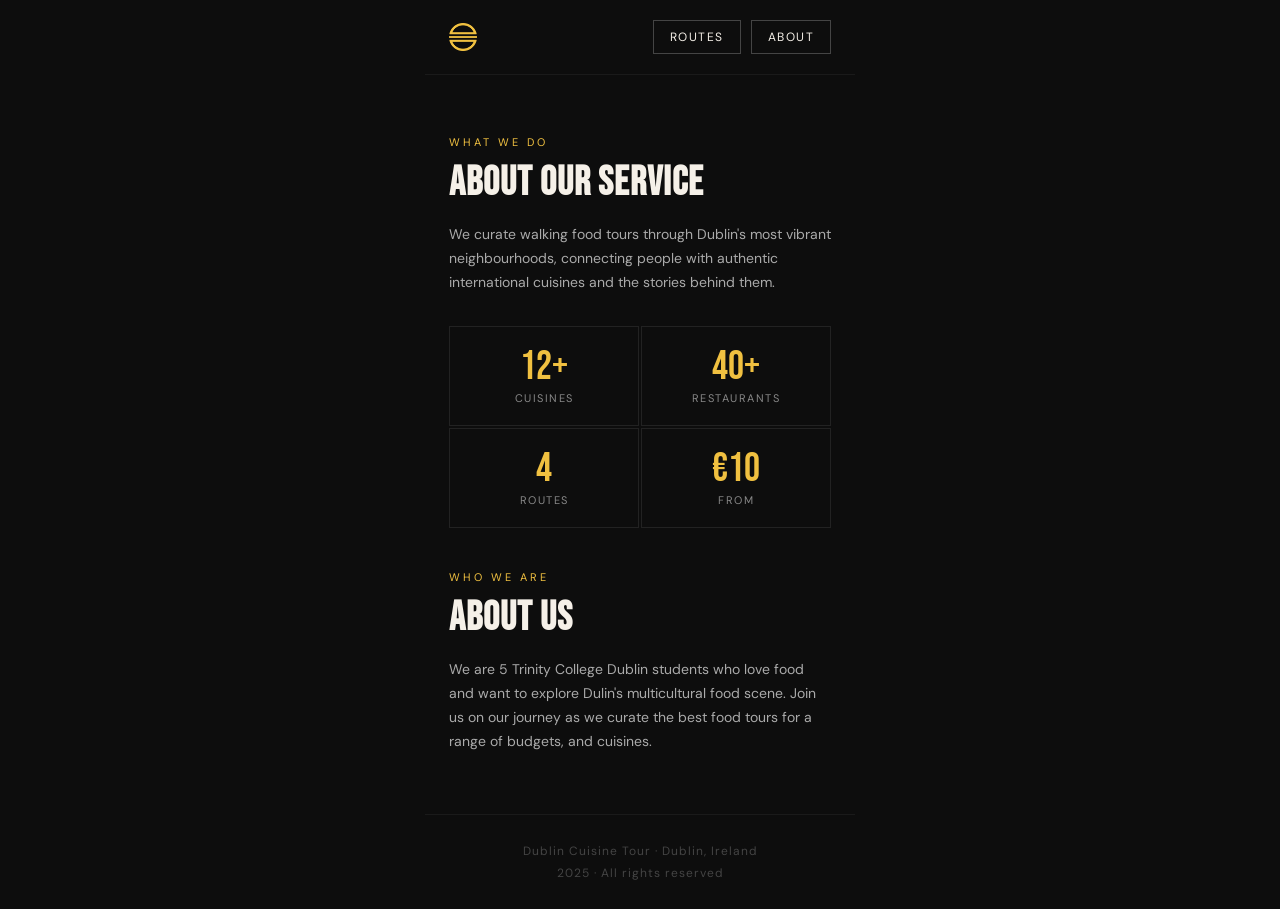
==== about.html @ 292bcfa7 "Merge pull request #3 from SengulC/LogoUpdate Updates to logo asset and logo routing" ====
<!DOCTYPE html>
<html lang="en">
<head>
  <meta charset="UTF-8">
  <meta name="viewport" content="width=device-width, initial-scale=1.0">
  <link rel="icon" type="image/x-icon" href="./images/Logo_Gold.png">
  <title>About · Dublin Cuisine Tour</title>
  <link href="https://fonts.googleapis.com/css2?family=Bebas+Neue&family=DM+Sans:wght@300;400;500&display=swap" rel="stylesheet">
  <link rel="stylesheet" href="style.css">
</head>
<body>

  <nav>
  <a href="index.html" class="site-logo">
    <img src="images/Logo_Gold.png" alt="Dublin Cuisine Tour logo">
  </a>
    <div class="page-navigation">
      <a href="discover.html">Routes</a>
      <a href="about.html">About</a>
    </div>
  </nav>

  <section id="about">
    <p class="neighbourhood-eyebrow">What we do</p>
    <h2>About Our Service</h2>
    <p class="tour-description">We curate walking food tours through Dublin's most vibrant neighbourhoods, connecting people with authentic international cuisines and the stories behind them.</p>

    <!--
      The four figures are chosen to quickly answer the questions
      most visitors have before booking: how varied is it, how many
      places will I visit, how long does it take, and what will it cost me.
      €10 is the floor price (budget routes) experience routes run higher.
    -->
    <div class="tour-facts">
      <div class="tour-fact">
        <span class="fact-figure">12+</span>
        <span class="fact-name">Cuisines</span>
      </div>
      <div class="tour-fact">
        <span class="fact-figure">40+</span>
        <span class="fact-name">Restaurants</span>
      </div>
      <div class="tour-fact">
        <span class="fact-figure">4</span>
        <span class="fact-name">Routes</span>
      </div>
      <div class="tour-fact">
        <span class="fact-figure">€10</span>
        <span class="fact-name">From</span>
      </div>
    </div>
    
    <br> <br>

    <p class="neighbourhood-eyebrow">Who we are</p>
    <h2>About Us</h2>
    <p class="tour-description">We are 5 Trinity College Dublin students who love food and want to explore Dulin's multicultural food scene. Join us on our journey as we curate the best food tours for a range of budgets, and cuisines. </p>
  </section>

  <footer>
    <p>Dublin Cuisine Tour · Dublin, Ireland</p>
    <p>2025 · All rights reserved</p>
  </footer>

</body>
</html>
---- style.css ----
* {
  box-sizing: border-box;
  margin: 0;
  padding: 0;
}

:root {
  --black: #0d0d0d;
  --gold: #f0c040;
  --white: #f5f0e8;
  --muted: #888;
}

body {
  background: var(--black);
  color: var(--white);
  font-family: 'DM Sans', sans-serif;
  /*
    430px caps the layout at a comfortable mobile reading width.
    The site is designed mobile-first as most users will arrive
    from Instagram or Google Maps on their phone, mid-street.
  */
  max-width: 430px;
  margin: 0 auto;
}

nav {
  padding: 20px 24px;
  border-bottom: 1px solid #1a1a1a;
  display: flex;
  justify-content: space-between;
  align-items: center;
}

.site-logo img {
  height: 28px;
  display: block;
}

.page-navigation {
  display: flex;
  gap: 10px;
}

.page-navigation a {
  color: var(--white);
  text-decoration: none;
  font-size: 12px;
  letter-spacing: 1.5px;
  text-transform: uppercase;
  padding: 8px 16px;
  border: 1px solid #444;
}

.page-navigation a:hover {
  border-color: var(--gold);
  color: var(--gold);
}

#landing {
  padding: 80px 24px 60px;
  /*
    min-height pushes the entry actions toward the lower third of the
    screen, which is where thumbs naturally rest on a phone. Users
    shouldn't have to stretch to tap Discover.
  */
  min-height: 90vh;
  display: flex;
  flex-direction: column;
  justify-content: center;
  align-items: center;
}

#landing h1 {
  font-family: 'Bebas Neue', sans-serif;
  font-size: 64px;
  line-height: 0.95;
  color: var(--gold);
  letter-spacing: 2px;
}

.tour-tagline {
  margin-top: 16px;
  font-size: 13px;
  letter-spacing: 2px;
  text-transform: uppercase;
  color: var(--muted);
}

.tour-entry-actions {
  margin-top: 40px;
  display: flex;
  flex-direction: column;
  gap: 12px;
  max-width: 220px;
}

.action-discover,
.action-about {
  display: block;
  text-align: center;
  padding: 13px 24px;
  font-size: 12px;
  font-weight: 500;
  letter-spacing: 2px;
  text-transform: uppercase;
  text-decoration: none;
  border: 1px solid #555;
  color: var(--white);
}

/* Gold fill signals the primary action without needing a label like "recommended" */
.action-discover {
  background: var(--gold);
  border-color: var(--gold);
  color: var(--black);
}

section {
  padding: 60px 24px;
}

/* Slight background shift separates the routes section from landing
   without a hard border which keeps the page feeling like one continuous scroll */
#discover {
  background: #0a0a0a;
}

.neighbourhood-eyebrow {
  font-size: 11px;
  letter-spacing: 3px;
  text-transform: uppercase;
  color: var(--gold);
  margin-bottom: 10px;
}

section h2 {
  font-family: 'Bebas Neue', sans-serif;
  font-size: 40px;
  letter-spacing: 1px;
  margin-bottom: 16px;
}

.tour-description {
  font-size: 14px;
  line-height: 1.7;
  color: #aaa;
}

.walking-routes {
  margin-top: 32px;
  display: flex;
  flex-direction: column;
  gap: 2px;
}

.walking-route {
  border: 1px solid #222;
  padding: 20px;
}

.walking-route:hover {
  border-color: var(--gold);
  background: #111;
}

.route-index {
  font-size: 10px;
  letter-spacing: 2px;
  text-transform: uppercase;
  color: var(--gold);
  margin-bottom: 6px;
}

.walking-route h3 {
  font-family: 'Bebas Neue', sans-serif;
  font-size: 26px;
  letter-spacing: 1px;
  margin-bottom: 8px;
}

.route-details {
  display: flex;
  gap: 14px;
  font-size: 12px;
  color: var(--muted);
}

.tour-facts {
  display: grid;
  grid-template-columns: 1fr 1fr;
  gap: 2px;
  margin-top: 32px;
}

.tour-fact {
  border: 1px solid #222;
  padding: 20px;
  text-align: center;
  display: flex;
  flex-direction: column;
  gap: 4px;
}

.fact-figure {
  font-family: 'Bebas Neue', sans-serif;
  font-size: 40px;
  color: var(--gold);
  line-height: 1;
}

.fact-name {
  font-size: 11px;
  letter-spacing: 1.5px;
  text-transform: uppercase;
  color: var(--muted);
}

footer {
  border-top: 1px solid #1a1a1a;
  padding: 28px 24px;
  text-align: center;
  display: flex;
  flex-direction: column;
  gap: 6px;
}

footer p {
  font-size: 12px;
  color: #444;
  letter-spacing: 1px;
}

/* Route detail page — stop-by-stop breakdown.
   Mirrors the walking-route card pattern from discover.html
   so the visual language stays consistent across pages. */

.walking-stops {
  margin-top: 32px;
  display: flex;
  flex-direction: column;
  gap: 2px;
}

.walking-stop {
  border: 1px solid #222;
  padding: 20px;
}

.walking-stop:hover {
  border-color: var(--gold);
  background: #111;
}

.stop-index {
  font-size: 10px;
  letter-spacing: 2px;
  text-transform: uppercase;
  color: var(--gold);
  margin-bottom: 6px;
}

.walking-stop h3 {
  font-family: 'Bebas Neue', sans-serif;
  font-size: 26px;
  letter-spacing: 1px;
  margin-bottom: 8px;
}

.stop-details {
  display: flex;
  gap: 14px;
  font-size: 12px;
  color: var(--muted);
}

/* discover.html: route cards are now <a> tags so they need
   to shed default anchor styling while keeping the card look */
a.walking-route {
  display: block;
  color: inherit;
  text-decoration: none;
}

/* route.html: map height */
#map { height: 360px; }
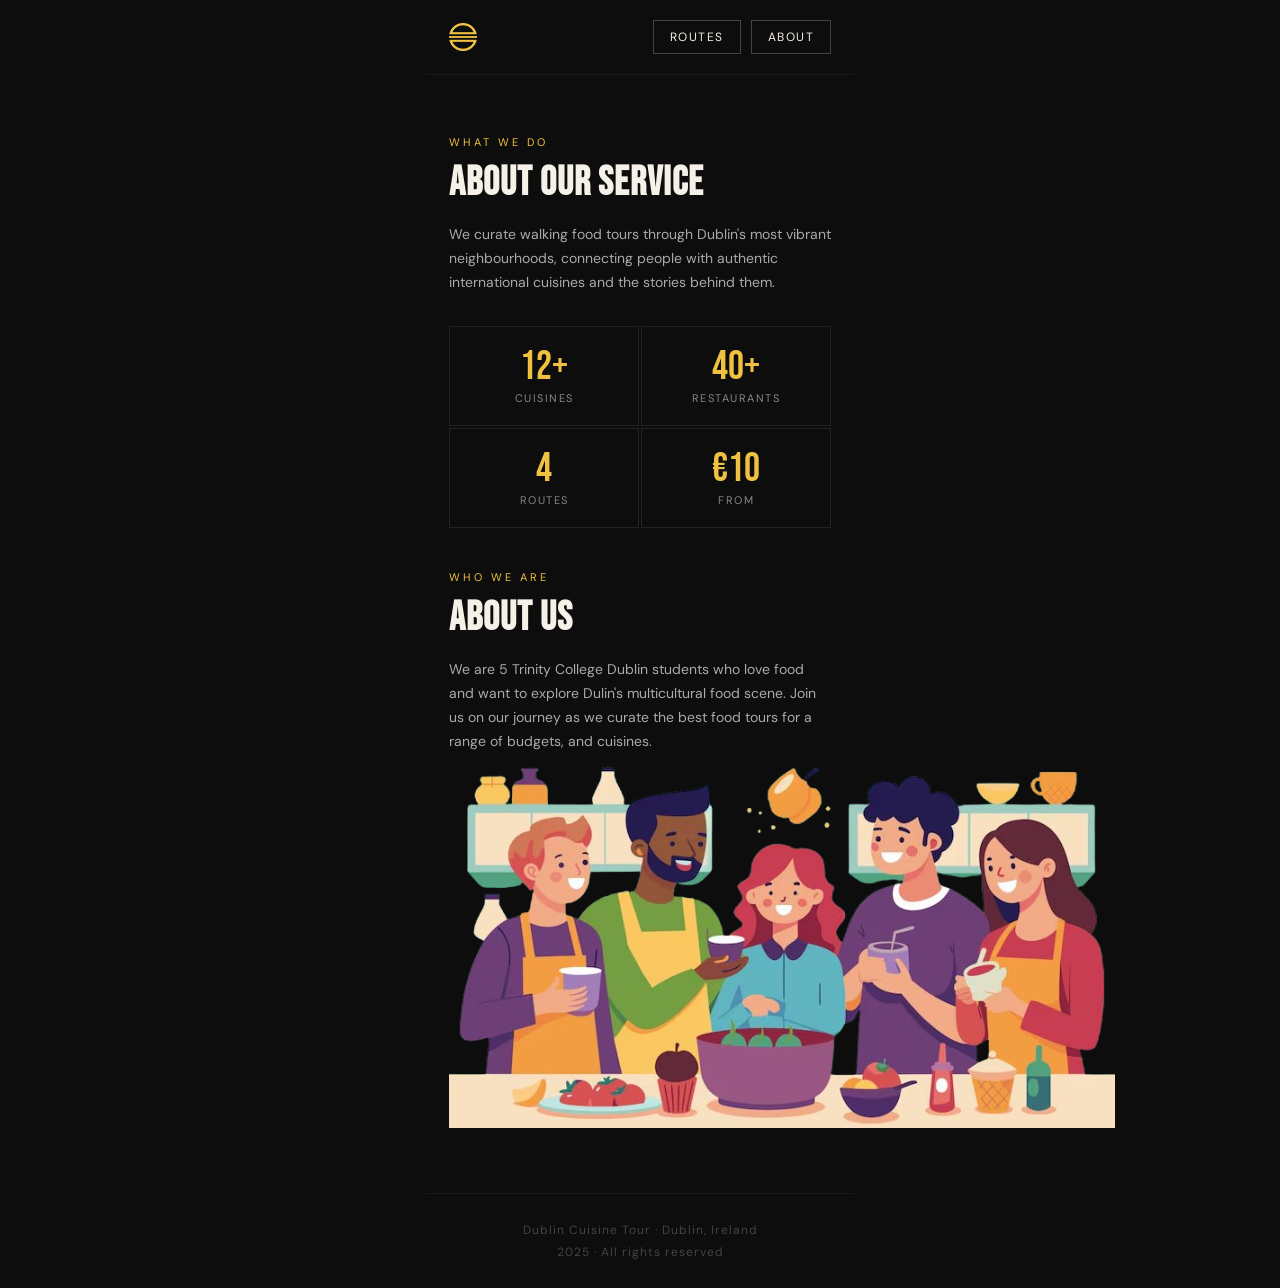
==== commit e88dadf6: "Merge branch 'main' into dev-sengul" ====
--- a/about.html
+++ b/about.html
@@ -55,6 +55,7 @@
     <p class="neighbourhood-eyebrow">Who we are</p>
     <h2>About Us</h2>
     <p class="tour-description">We are 5 Trinity College Dublin students who love food and want to explore Dulin's multicultural food scene. Join us on our journey as we curate the best food tours for a range of budgets, and cuisines. </p>
+    <img src="images/5_people_eating_nobackground.png" alt="Five friends eating together" class="about-image">
   </section>
 
   <footer>
@@ -65,3 +66,4 @@
 </body>
 </html>
 
+
--- a/style.css
+++ b/style.css
@@ -59,16 +59,29 @@
 
 #landing {
   padding: 80px 24px 60px;
-  /*
-    min-height pushes the entry actions toward the lower third of the
-    screen, which is where thumbs naturally rest on a phone. Users
-    shouldn't have to stretch to tap Discover.
-  */
   min-height: 90vh;
   display: flex;
   flex-direction: column;
   justify-content: center;
   align-items: center;
+  position: relative;
+  overflow: hidden;
+}
+
+.landing-bg {
+  position: absolute;
+  inset: 0;
+  background-size: cover;
+  background-position: center;
+  filter: blur(4px) brightness(0.35);
+  transform: scale(1.05);
+  z-index: 0;
+}
+
+/* Ensure all direct children of #landing sit above the background */
+#landing > *:not(.landing-bg) {
+  position: relative;
+  z-index: 1;
 }
 
 #landing h1 {
@@ -79,7 +92,7 @@
   letter-spacing: 2px;
 }
 
-.tour-tagline {
+#landing .tour-tagline {
   margin-top: 16px;
   font-size: 13px;
   letter-spacing: 2px;
@@ -235,7 +248,7 @@
    Mirrors the walking-route card pattern from discover.html
    so the visual language stays consistent across pages. */
 
-.walking-stops {
+#walking-stops {
   margin-top: 32px;
   display: flex;
   flex-direction: column;
@@ -282,5 +295,11 @@
   text-decoration: none;
 }
 
+/* MAP STUFF */
 /* route.html: map height */
-#map { height: 360px; }+#map { height: 540px; }
+
+.map-marker-popup {
+  text-align: center;
+  color: black;
+}
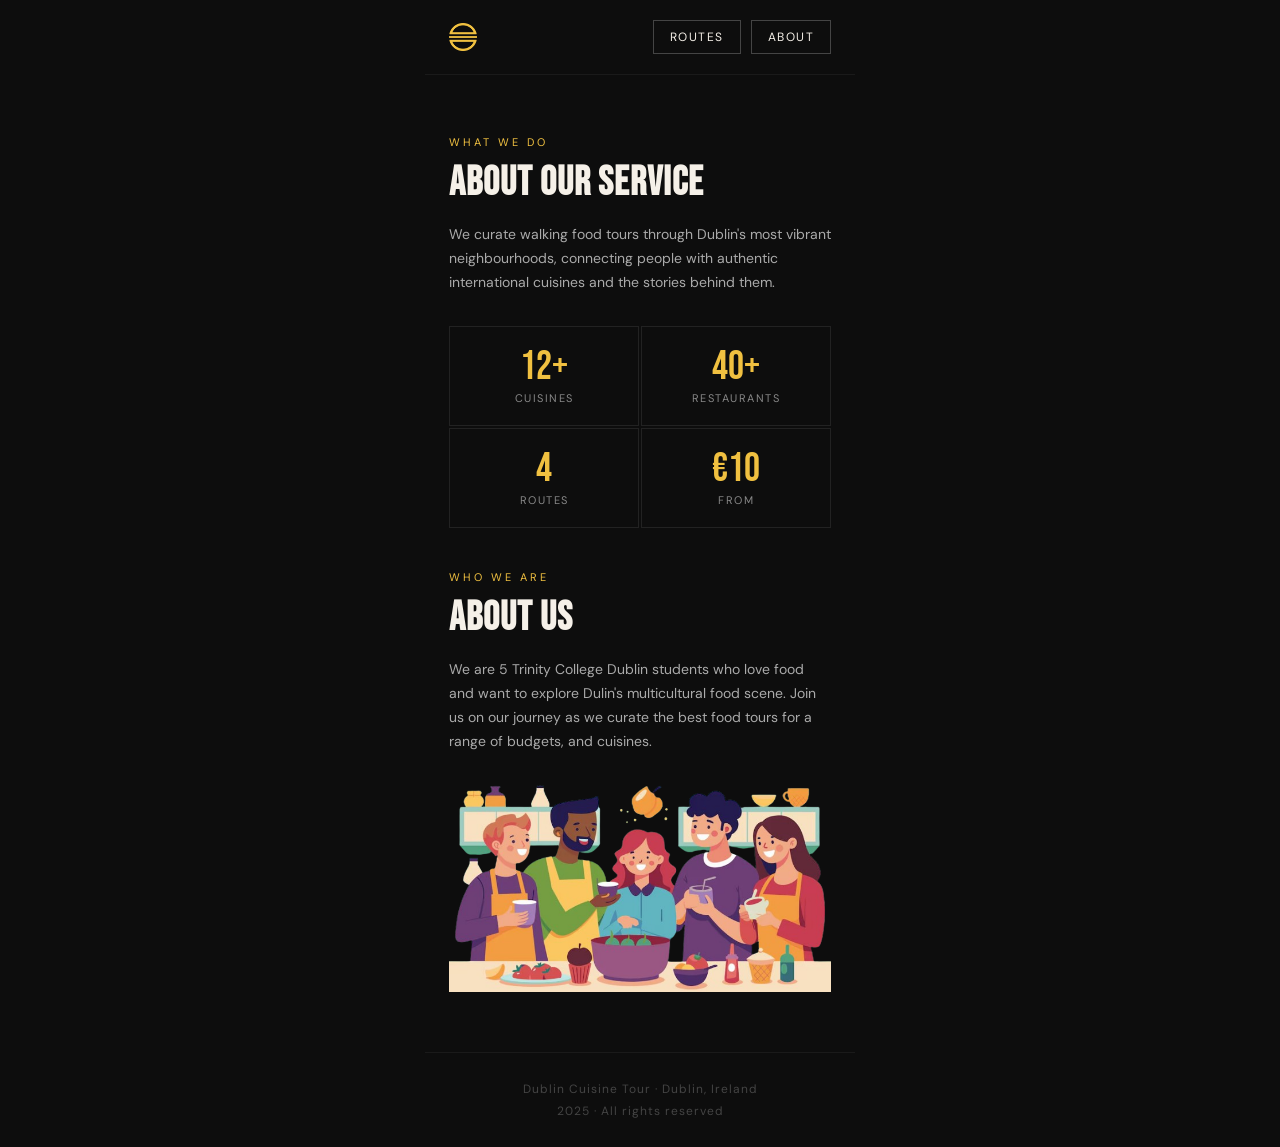
==== commit ff9057eb: "Merge branch 'main' into dev-kabir" ====
--- a/about.html
+++ b/about.html
@@ -1,17 +1,20 @@
 <!DOCTYPE html>
 <html lang="en">
+
 <head>
   <meta charset="UTF-8">
-  <meta name="viewport" content="width=device-width, initial-scale=1.0">
+  <meta name="viewport" content="width=device-width,initial-scale=1.0">
   <link rel="icon" type="image/x-icon" href="./images/Logo_Gold.png">
   <title>About · Dublin Cuisine Tour</title>
-  <link href="https://fonts.googleapis.com/css2?family=Bebas+Neue&family=DM+Sans:wght@300;400;500&display=swap" rel="stylesheet">
+  <link href="https://fonts.googleapis.com/css2?family=Bebas+Neue&family=DM+Sans:wght@300;400;500&display=swap"
+    rel="stylesheet">
   <link rel="stylesheet" href="style.css">
 </head>
+
 <body>
 
   <nav>
-  <a href="index.html" class="site-logo">
+  <a href="homepage.html" class="site-logo">
     <img src="images/Logo_Gold.png" alt="Dublin Cuisine Tour logo">
   </a>
     <div class="page-navigation">
@@ -57,13 +60,10 @@
     <p class="tour-description">We are 5 Trinity College Dublin students who love food and want to explore Dulin's multicultural food scene. Join us on our journey as we curate the best food tours for a range of budgets, and cuisines. </p>
     <img src="images/5_people_eating_nobackground.png" alt="Five friends eating together" class="about-image">
   </section>
-
   <footer>
     <p>Dublin Cuisine Tour · Dublin, Ireland</p>
     <p>2025 · All rights reserved</p>
   </footer>
+</body>
 
-</body>
 </html>
-
-
--- a/style.css
+++ b/style.css
@@ -295,6 +295,98 @@
   text-decoration: none;
 }
 
+/* About Page Specific Styles */
+.hero {
+  padding: 60px 24px 20px;
+  text-align: center;
+}
+
+.hero h1 {
+  font-family: 'Bebas Neue', sans-serif;
+  font-size: 56px;
+  color: var(--gold);
+  line-height: 1;
+  margin-bottom: 16px;
+  letter-spacing: 1px;
+}
+
+.hero p {
+  color: #aaa;
+  font-size: 15px;
+  line-height: 1.6;
+  max-width: 90%;
+  margin: 0 auto;
+}
+
+.missionbox {
+  background: #111;
+  border: 1px solid #222;
+  margin: 24px;
+  padding: 32px 24px;
+  text-align: center;
+  border-radius: 8px;
+}
+
+.missionbox h2 {
+  font-size: 28px;
+}
+
+.statswrapper {
+  display: flex;
+  flex-wrap: wrap;
+  gap: 12px;
+  padding: 0 24px;
+  margin-top: 10px;
+}
+
+.factbox {
+  flex: 1 1 calc(50% - 6px);
+  background: #0a0a0a;
+  border-left: 3px solid var(--gold);
+  padding: 20px 16px;
+  display: flex;
+  flex-direction: column;
+  justify-content: center;
+  border-radius: 8px;
+}
+
+.factbox .fact-figure {
+  font-size: 32px;
+  margin-bottom: 4px;
+}
+
+.factbox .fact-name {
+  color: #777;
+}
+
+.teambox {
+  padding: 60px 24px;
+}
+
+.teamboxinner {
+  border: 1px solid #333;
+  padding: 24px;
+  position: relative;
+  overflow: hidden;
+  border-radius: 8px;
+}
+
+.teamboxinner::before {
+  content: "";
+  position: absolute;
+  top: 0;
+  left: 0;
+  width: 100%;
+  height: 4px;
+  background: var(--gold);
+}
+.about-image {
+  width: 100%;
+  height: auto;
+  margin-top: 24px;
+  display: block;
+}
+
 /* MAP STUFF */
 /* route.html: map height */
 #map { height: 540px; }
@@ -302,4 +394,4 @@
 .map-marker-popup {
   text-align: center;
   color: black;
-}+}
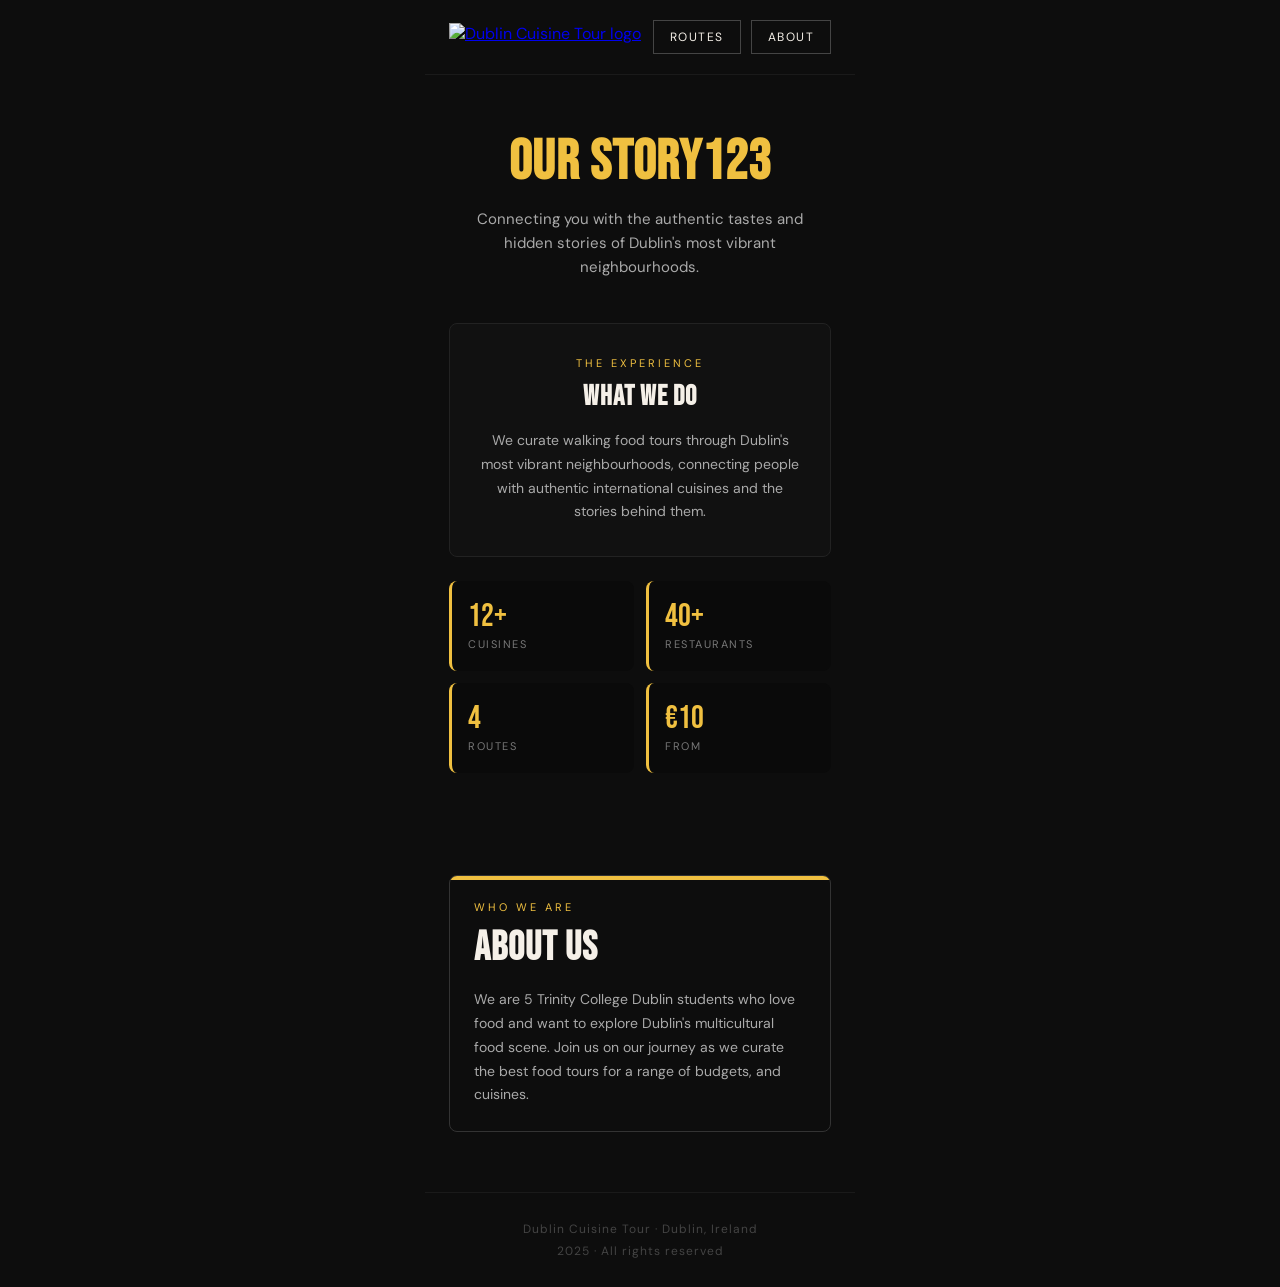
==== commit 88b3cfd0: "Update about.html" ====
--- a/about.html
+++ b/about.html
@@ -4,7 +4,7 @@
 <head>
   <meta charset="UTF-8">
   <meta name="viewport" content="width=device-width,initial-scale=1.0">
-  <link rel="icon" type="image/x-icon" href="./images/Logo_Gold.png">
+  <link rel="icon" type="image/x-icon" href="./images/logo.ico">
   <title>About · Dublin Cuisine Tour</title>
   <link href="https://fonts.googleapis.com/css2?family=Bebas+Neue&family=DM+Sans:wght@300;400;500&display=swap"
     rel="stylesheet">
@@ -12,53 +12,33 @@
 </head>
 
 <body>
-
-  <nav>
-  <a href="homepage.html" class="site-logo">
-    <img src="images/Logo_Gold.png" alt="Dublin Cuisine Tour logo">
-  </a>
-    <div class="page-navigation">
-      <a href="discover.html">Routes</a>
-      <a href="about.html">About</a>
+  <nav><a href="homepage.html" class="site-logo"><img src="images/logo.png" alt="Dublin Cuisine Tour logo"></a>
+    <div class="page-navigation"><a href="discover.html">Routes</a><a href="about.html">About</a></div>
+  </nav>
+  <header class="hero">
+    <h1>Our Story123</h1>
+    <p>Connecting you with the authentic tastes and hidden stories of Dublin's most vibrant neighbourhoods.</p>
+  </header>
+  <section class="missionbox">
+    <p class="neighbourhood-eyebrow">The Experience</p>
+    <h2>What We Do</h2>
+    <p class="tour-description" style="margin-top:12px;">We curate walking food tours through Dublin's most vibrant
+      neighbourhoods, connecting people with authentic international cuisines and the stories behind them.</p>
+  </section>
+  <div class="statswrapper">
+    <div class="factbox"><span class="fact-figure">12+</span><span class="fact-name">Cuisines</span></div>
+    <div class="factbox"><span class="fact-figure">40+</span><span class="fact-name">Restaurants</span></div>
+    <div class="factbox"><span class="fact-figure">4</span><span class="fact-name">Routes</span></div>
+    <div class="factbox"><span class="fact-figure">€10</span><span class="fact-name">From</span></div>
+  </div><br><br>
+  <section class="teambox">
+    <div class="teamboxinner">
+      <p class="neighbourhood-eyebrow">Who we are</p>
+      <h2>About Us</h2>
+      <p class="tour-description">We are 5 Trinity College Dublin students who love food and want to explore Dublin's
+        multicultural food scene. Join us on our journey as we curate the best food tours for a range of budgets, and
+        cuisines.</p>
     </div>
-  </nav>
-
-  <section id="about">
-    <p class="neighbourhood-eyebrow">What we do</p>
-    <h2>About Our Service</h2>
-    <p class="tour-description">We curate walking food tours through Dublin's most vibrant neighbourhoods, connecting people with authentic international cuisines and the stories behind them.</p>
-
-    <!--
-      The four figures are chosen to quickly answer the questions
-      most visitors have before booking: how varied is it, how many
-      places will I visit, how long does it take, and what will it cost me.
-      €10 is the floor price (budget routes) experience routes run higher.
-    -->
-    <div class="tour-facts">
-      <div class="tour-fact">
-        <span class="fact-figure">12+</span>
-        <span class="fact-name">Cuisines</span>
-      </div>
-      <div class="tour-fact">
-        <span class="fact-figure">40+</span>
-        <span class="fact-name">Restaurants</span>
-      </div>
-      <div class="tour-fact">
-        <span class="fact-figure">4</span>
-        <span class="fact-name">Routes</span>
-      </div>
-      <div class="tour-fact">
-        <span class="fact-figure">€10</span>
-        <span class="fact-name">From</span>
-      </div>
-    </div>
-    
-    <br> <br>
-
-    <p class="neighbourhood-eyebrow">Who we are</p>
-    <h2>About Us</h2>
-    <p class="tour-description">We are 5 Trinity College Dublin students who love food and want to explore Dulin's multicultural food scene. Join us on our journey as we curate the best food tours for a range of budgets, and cuisines. </p>
-    <img src="images/5_people_eating_nobackground.png" alt="Five friends eating together" class="about-image">
   </section>
   <footer>
     <p>Dublin Cuisine Tour · Dublin, Ireland</p>
@@ -66,4 +46,4 @@
   </footer>
 </body>
 
-</html>
+</html>
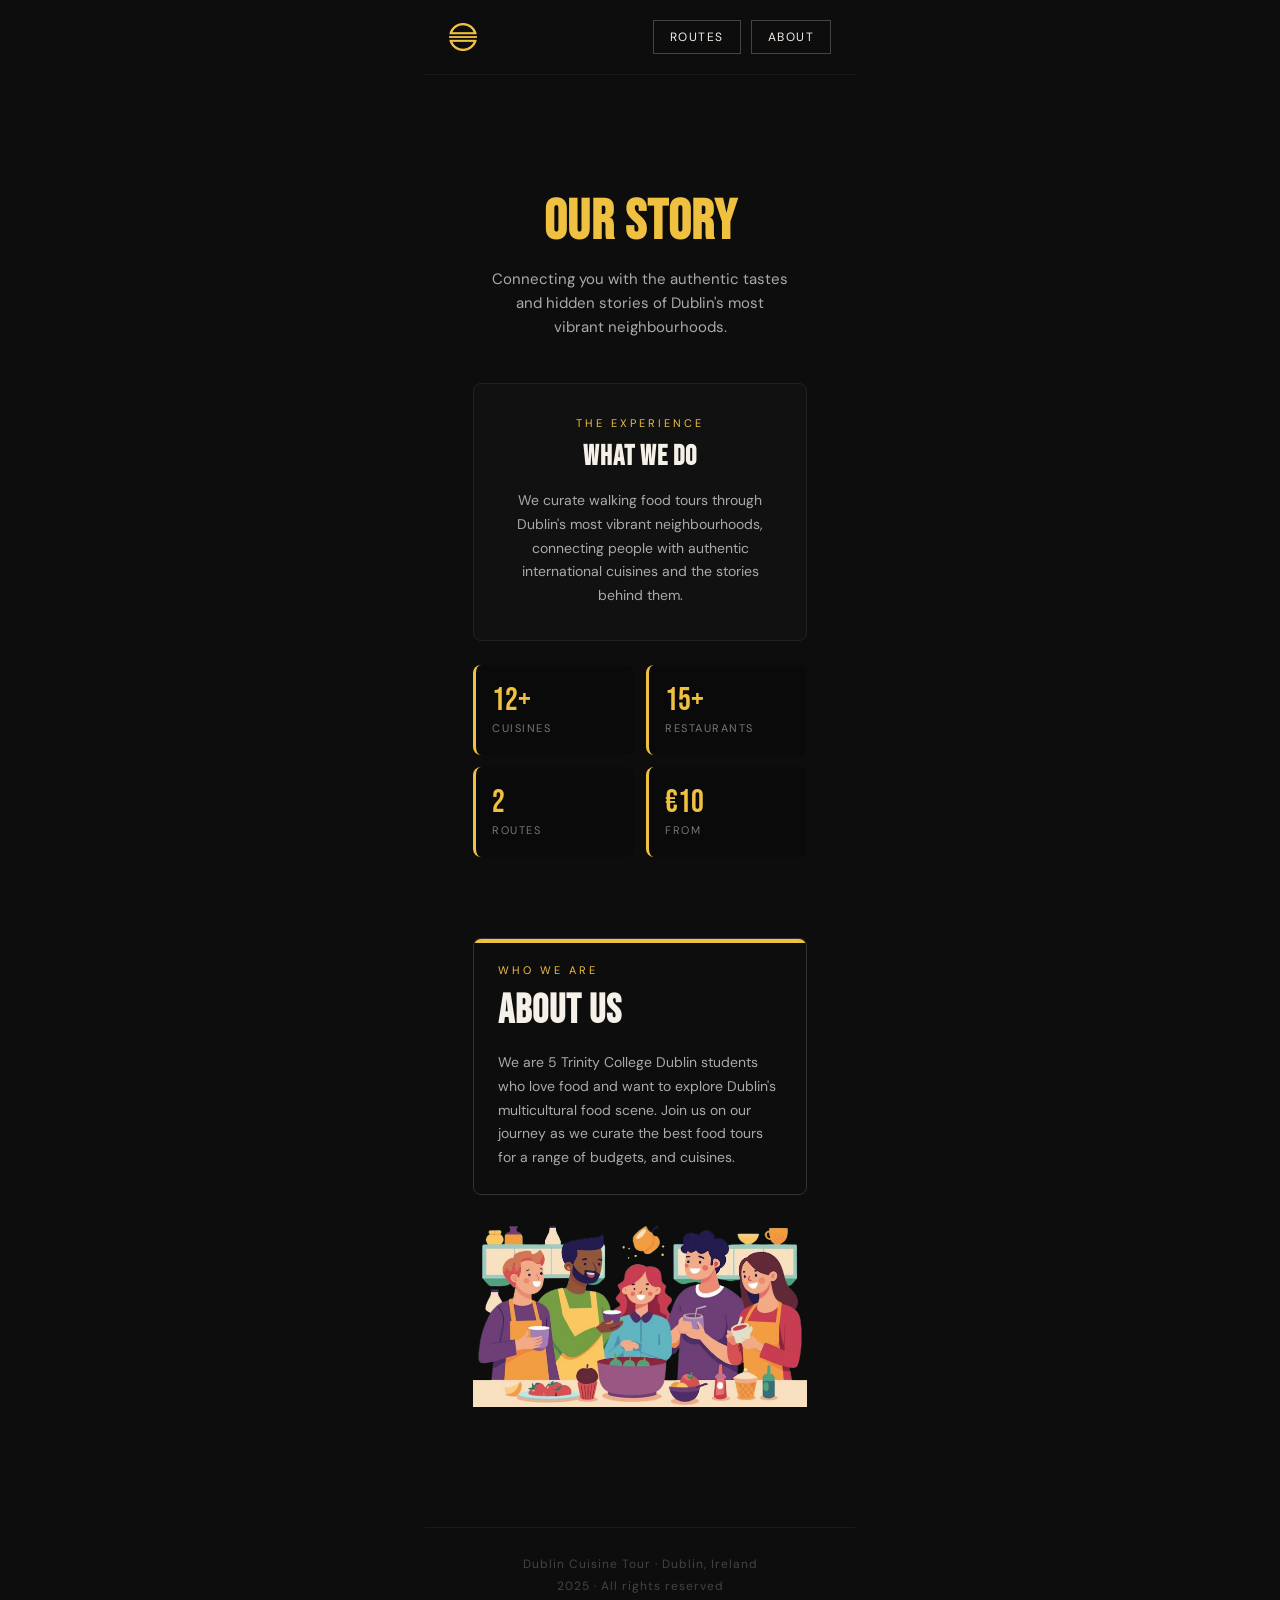
==== commit d57679ac: "Merge pull request #11 from SengulC/dev-kabir Accessibility checks and  improvements:" ====
--- a/about.html
+++ b/about.html
@@ -4,7 +4,9 @@
 <head>
   <meta charset="UTF-8">
   <meta name="viewport" content="width=device-width,initial-scale=1.0">
-  <link rel="icon" type="image/x-icon" href="./images/logo.ico">
+  <meta name="description"
+    content="Learn about Dublin Cuisine Tour and our team of 5 food enthusiasts bringing you the best multicultural food tours.">
+  <link rel="icon" type="image/x-icon" href="./images/Logo_Gold.png">
   <title>About · Dublin Cuisine Tour</title>
   <link href="https://fonts.googleapis.com/css2?family=Bebas+Neue&family=DM+Sans:wght@300;400;500&display=swap"
     rel="stylesheet">
@@ -12,34 +14,49 @@
 </head>
 
 <body>
-  <nav><a href="homepage.html" class="site-logo"><img src="images/logo.png" alt="Dublin Cuisine Tour logo"></a>
-    <div class="page-navigation"><a href="discover.html">Routes</a><a href="about.html">About</a></div>
+
+  <nav aria-label="Main navigation">
+    <a href="homepage.html" class="site-logo">
+      <img src="images/Logo_Gold.png" alt="Dublin Cuisine Tour logo">
+    </a>
+    <div class="page-navigation">
+      <a href="discover.html">Routes</a>
+      <a href="about.html">About</a>
+    </div>
   </nav>
-  <header class="hero">
-    <h1>Our Story123</h1>
-    <p>Connecting you with the authentic tastes and hidden stories of Dublin's most vibrant neighbourhoods.</p>
-  </header>
-  <section class="missionbox">
-    <p class="neighbourhood-eyebrow">The Experience</p>
-    <h2>What We Do</h2>
-    <p class="tour-description" style="margin-top:12px;">We curate walking food tours through Dublin's most vibrant
-      neighbourhoods, connecting people with authentic international cuisines and the stories behind them.</p>
-  </section>
-  <div class="statswrapper">
-    <div class="factbox"><span class="fact-figure">12+</span><span class="fact-name">Cuisines</span></div>
-    <div class="factbox"><span class="fact-figure">40+</span><span class="fact-name">Restaurants</span></div>
-    <div class="factbox"><span class="fact-figure">4</span><span class="fact-name">Routes</span></div>
-    <div class="factbox"><span class="fact-figure">€10</span><span class="fact-name">From</span></div>
-  </div><br><br>
-  <section class="teambox">
-    <div class="teamboxinner">
-      <p class="neighbourhood-eyebrow">Who we are</p>
-      <h2>About Us</h2>
-      <p class="tour-description">We are 5 Trinity College Dublin students who love food and want to explore Dublin's
-        multicultural food scene. Join us on our journey as we curate the best food tours for a range of budgets, and
-        cuisines.</p>
-    </div>
-  </section>
+
+  <main>
+    <section id="about">
+      <header class="hero">
+        <h1>Our Story</h1>
+        <p>Connecting you with the authentic tastes and hidden stories of Dublin's most vibrant neighbourhoods.</p>
+      </header>
+      <section class="missionbox">
+        <p class="neighbourhood-eyebrow">The Experience</p>
+        <h2>What We Do</h2>
+        <p class="tour-description" style="margin-top:12px;">We curate walking food tours through Dublin's most vibrant
+          neighbourhoods, connecting people with authentic international cuisines and the stories behind them.</p>
+      </section>
+      <div class="statswrapper">
+        <div class="factbox"><span class="fact-figure">12+</span><span class="fact-name">Cuisines</span></div>
+        <div class="factbox"><span class="fact-figure">15+</span><span class="fact-name">Restaurants</span></div>
+        <div class="factbox"><span class="fact-figure">2</span><span class="fact-name">Routes</span></div>
+        <div class="factbox"><span class="fact-figure">€10</span><span class="fact-name">From</span></div>
+      </div><br>
+      <section class="teambox">
+        <div class="teamboxinner">
+          <p class="neighbourhood-eyebrow">Who we are</p>
+          <h2>About Us</h2>
+          <p class="tour-description">We are 5 Trinity College Dublin students who love food and want to explore
+            Dublin's
+            multicultural food scene. Join us on our journey as we curate the best food tours for a range of budgets,
+            and
+            cuisines.</p>
+        </div>
+        <img src="images/5_people_eating_nobackground.png" alt="Five friends eating together" class="about-image">
+      </section>
+    </section>
+  </main>
   <footer>
     <p>Dublin Cuisine Tour · Dublin, Ireland</p>
     <p>2025 · All rights reserved</p>
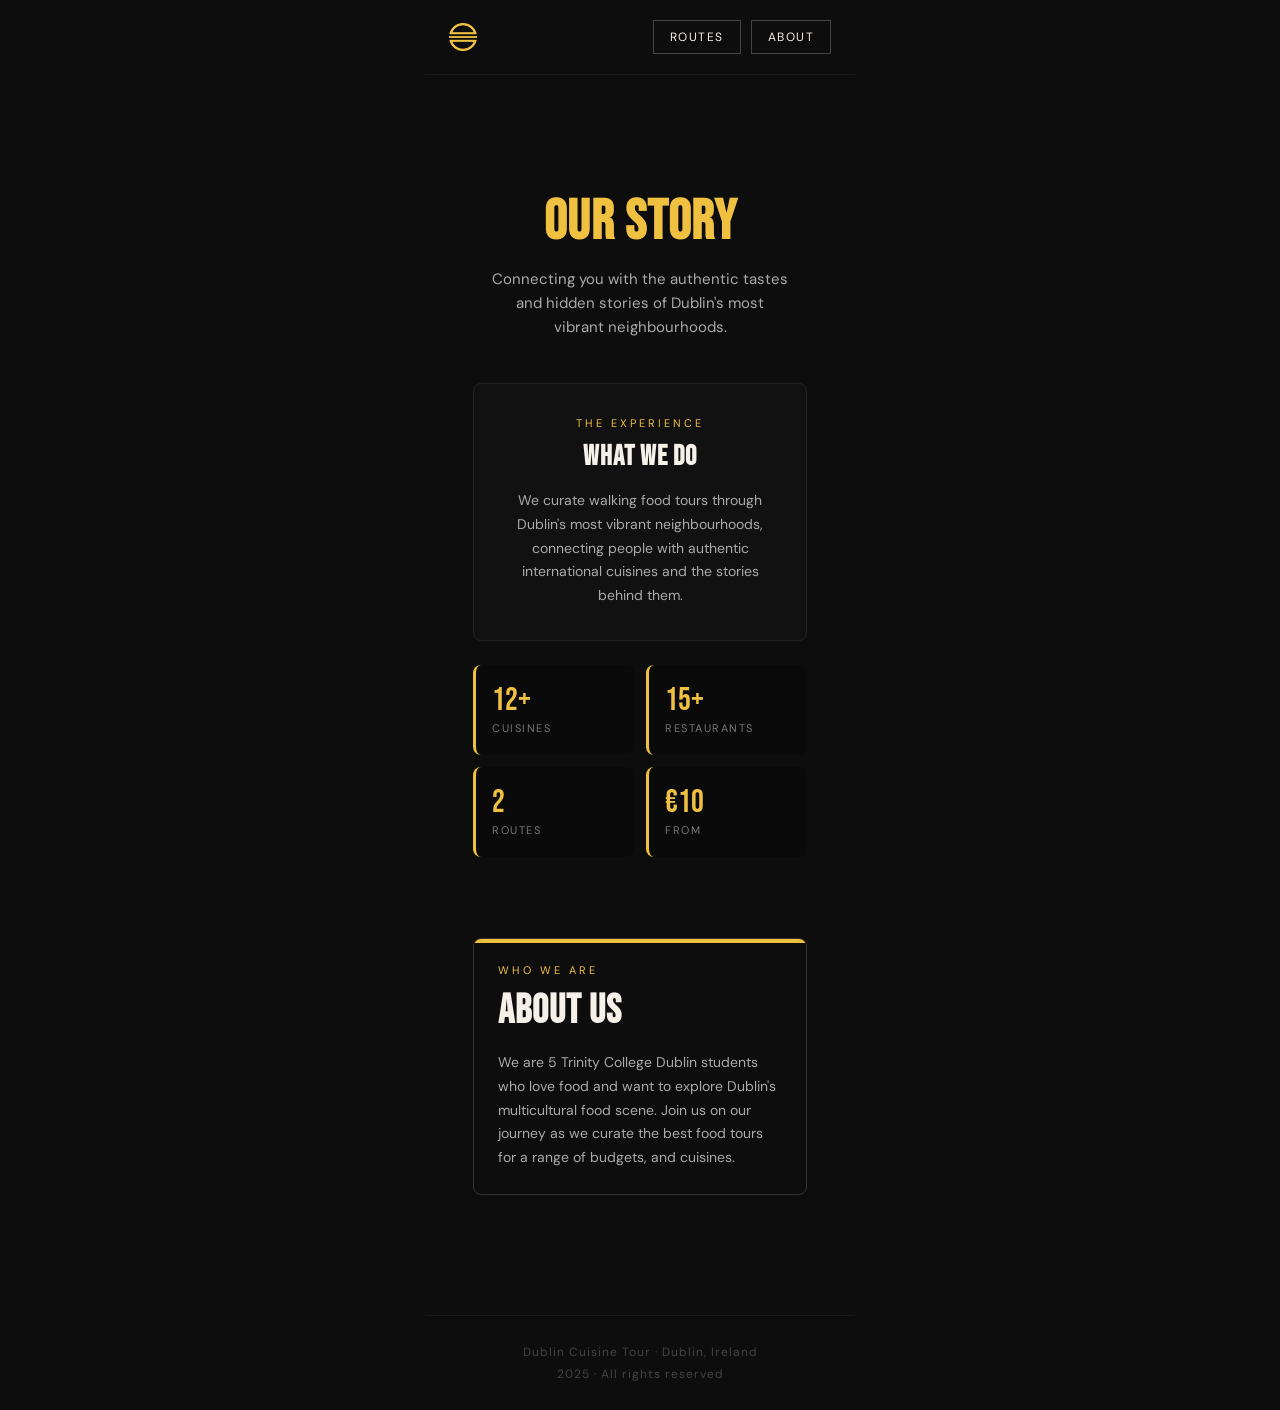
==== commit e5621362: "removed about image to preserve aesthetic harmony" ====
--- a/about.html
+++ b/about.html
@@ -53,7 +53,6 @@
             and
             cuisines.</p>
         </div>
-        <img src="images/5_people_eating_nobackground.png" alt="Five friends eating together" class="about-image">
       </section>
     </section>
   </main>
--- a/style.css
+++ b/style.css
@@ -380,12 +380,12 @@
   height: 4px;
   background: var(--gold);
 }
-.about-image {
+/* .about-image {
   width: 100%;
   height: auto;
   margin-top: 24px;
   display: block;
-}
+} */
 
 /* MAP STUFF */
 /* route.html: map height */
@@ -395,3 +395,70 @@
   text-align: center;
   color: black;
 }
+
+
+/* Index button hover styles */
+.action-discover:hover {
+  border-color: var(--black);
+  cursor: pointer;
+}
+.action-about:hover {
+  border-color: var(--gold);
+  cursor: pointer;
+}
+
+/* discover.html image carousels style */
+.carousel {
+  margin-top: 16px;
+  position: relative;
+}
+
+.carousel-image {
+  width: 100%;
+  height: 180px;
+  background-size: cover;
+  background-position: center;
+  border-radius: 6px;
+}
+
+.carousel-title {
+  position: absolute;
+  top: 10px;
+  right: 10px;
+  font-size: 12px;
+  font-weight: bold;
+  color: white;
+  background: rgba(0,0,0,0.6);
+  padding: 5px 8px;
+  letter-spacing: 1px;
+}
+
+.carousel-credit {
+  position: absolute;
+  bottom: 28px;
+  right: 10px;
+  font-size: 10px;
+  color: white;
+  background: rgba(0,0,0,0.5);
+  padding: 4px 6px;
+}
+
+.carousel-dots {
+  display: flex;
+  justify-content: center;
+  gap: 6px;
+  margin-top: 8px;
+}
+
+.carousel-dots span {
+  width: 6px;
+  height: 6px;
+  background: #555;
+  border-radius: 50%;
+  cursor: pointer;
+}
+
+.carousel-dots span.active {
+  background: var(--gold);
+}
+
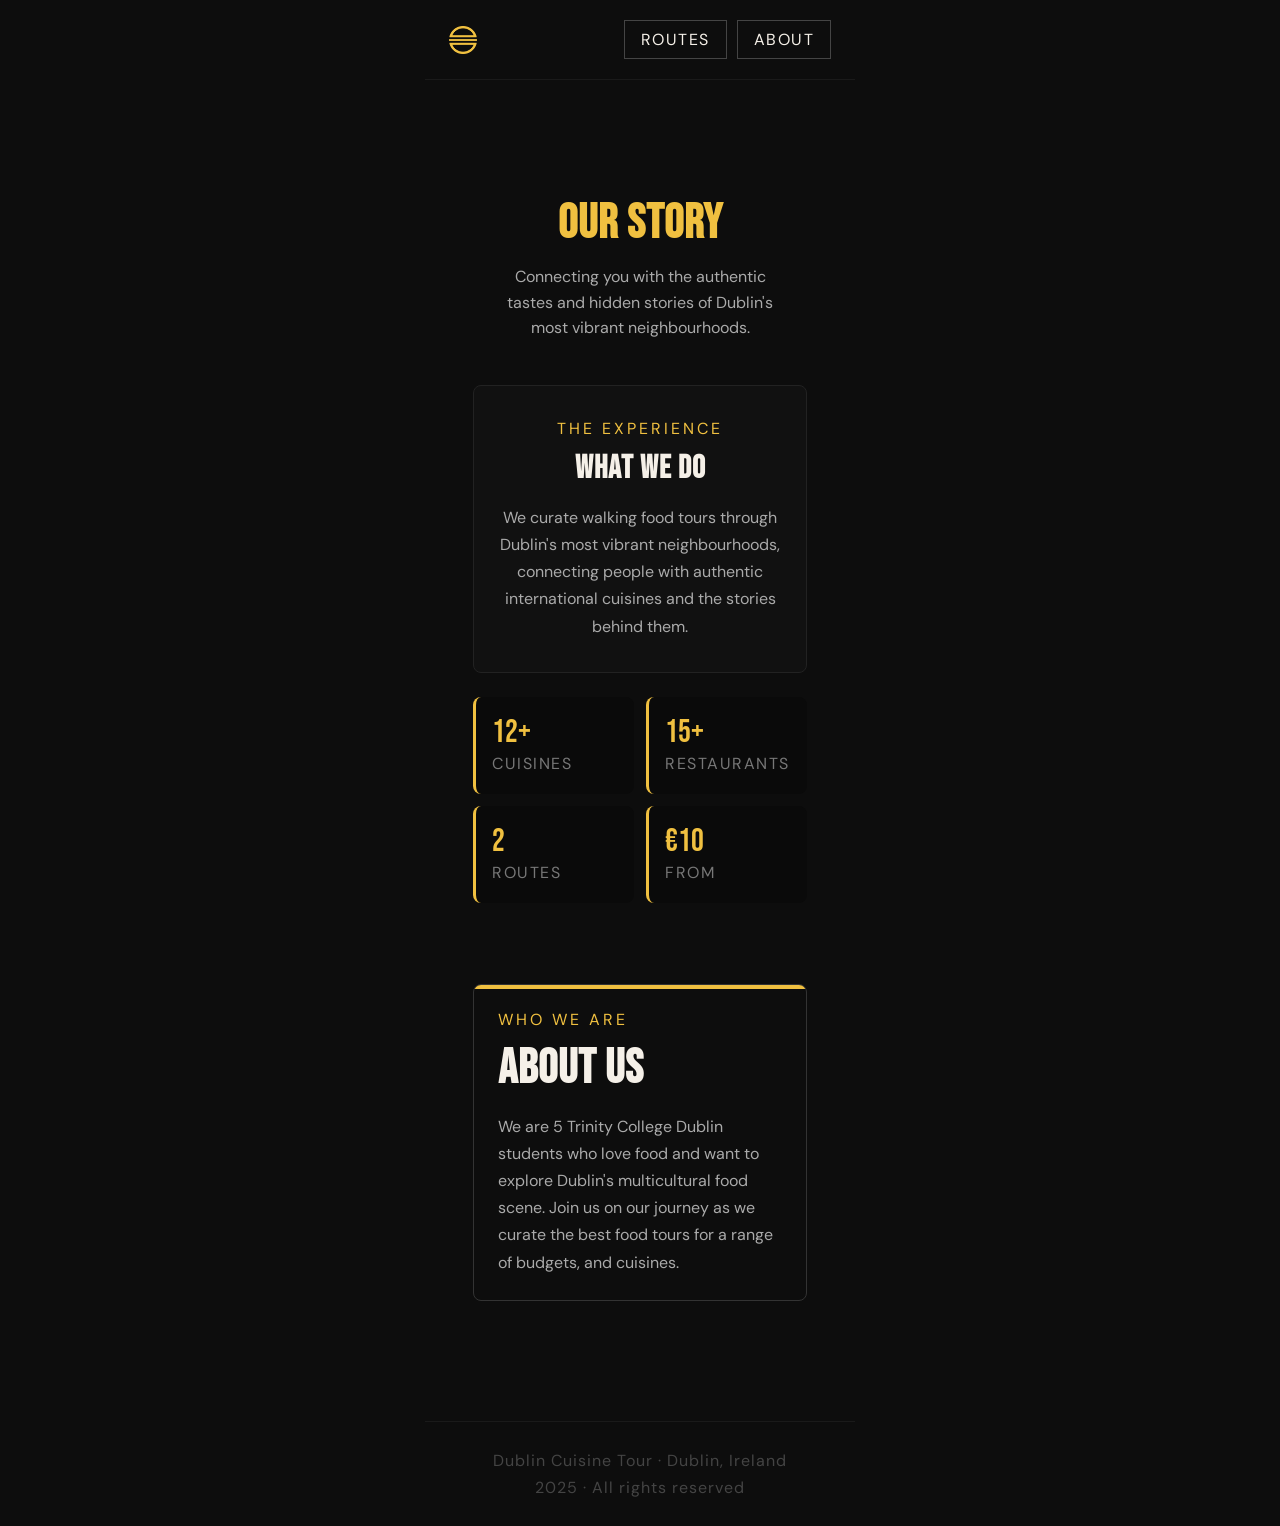
==== commit 3a3f9800: "Merge pull request #16 from SengulC/Zach-CSS-ResposiveText replaced font sizes with rem units for be" ====
--- a/about.html
+++ b/about.html
@@ -16,7 +16,7 @@
 <body>
 
   <nav aria-label="Main navigation">
-    <a href="homepage.html" class="site-logo">
+    <a href="index.html" class="site-logo">
       <img src="images/Logo_Gold.png" alt="Dublin Cuisine Tour logo">
     </a>
     <div class="page-navigation">
--- a/style.css
+++ b/style.css
@@ -45,7 +45,7 @@
 .page-navigation a {
   color: var(--white);
   text-decoration: none;
-  font-size: 12px;
+  font-size: 1rem;
   letter-spacing: 1.5px;
   text-transform: uppercase;
   padding: 8px 16px;
@@ -58,12 +58,11 @@
 }
 
 #landing {
-  padding: 80px 24px 60px;
+  padding: 80px 80px 60px;
   min-height: 90vh;
   display: flex;
   flex-direction: column;
   justify-content: center;
-  align-items: center;
   position: relative;
   overflow: hidden;
 }
@@ -86,18 +85,20 @@
 
 #landing h1 {
   font-family: 'Bebas Neue', sans-serif;
-  font-size: 64px;
+  font-size: 3rem;
   line-height: 0.95;
   color: var(--gold);
   letter-spacing: 2px;
+  text-align: center;
 }
 
 #landing .tour-tagline {
   margin-top: 16px;
-  font-size: 13px;
+  font-size: 1rem;
   letter-spacing: 2px;
   text-transform: uppercase;
   color: var(--muted);
+  text-align: center;
 }
 
 .tour-entry-actions {
@@ -106,6 +107,7 @@
   flex-direction: column;
   gap: 12px;
   max-width: 220px;
+  align-self: center;
 }
 
 .action-discover,
@@ -113,7 +115,7 @@
   display: block;
   text-align: center;
   padding: 13px 24px;
-  font-size: 12px;
+  font-size: 1rem;
   font-weight: 500;
   letter-spacing: 2px;
   text-transform: uppercase;
@@ -140,7 +142,7 @@
 }
 
 .neighbourhood-eyebrow {
-  font-size: 11px;
+  font-size: 1rem;
   letter-spacing: 3px;
   text-transform: uppercase;
   color: var(--gold);
@@ -149,13 +151,13 @@
 
 section h2 {
   font-family: 'Bebas Neue', sans-serif;
-  font-size: 40px;
+  font-size: 3rem;
   letter-spacing: 1px;
   margin-bottom: 16px;
 }
 
 .tour-description {
-  font-size: 14px;
+  font-size: 1rem;
   line-height: 1.7;
   color: #aaa;
 }
@@ -178,7 +180,7 @@
 }
 
 .route-index {
-  font-size: 10px;
+  font-size: 1rem;
   letter-spacing: 2px;
   text-transform: uppercase;
   color: var(--gold);
@@ -187,7 +189,7 @@
 
 .walking-route h3 {
   font-family: 'Bebas Neue', sans-serif;
-  font-size: 26px;
+  font-size: 2rem;
   letter-spacing: 1px;
   margin-bottom: 8px;
 }
@@ -195,7 +197,7 @@
 .route-details {
   display: flex;
   gap: 14px;
-  font-size: 12px;
+  font-size: 1rem;
   color: var(--muted);
 }
 
@@ -217,13 +219,13 @@
 
 .fact-figure {
   font-family: 'Bebas Neue', sans-serif;
-  font-size: 40px;
+  font-size: 2rem;
   color: var(--gold);
   line-height: 1;
 }
 
 .fact-name {
-  font-size: 11px;
+  font-size: 1rem;
   letter-spacing: 1.5px;
   text-transform: uppercase;
   color: var(--muted);
@@ -239,7 +241,7 @@
 }
 
 footer p {
-  font-size: 12px;
+  font-size: 1rem;
   color: #444;
   letter-spacing: 1px;
 }
@@ -266,7 +268,7 @@
 }
 
 .stop-index {
-  font-size: 10px;
+  font-size: 1rem;
   letter-spacing: 2px;
   text-transform: uppercase;
   color: var(--gold);
@@ -275,7 +277,7 @@
 
 .walking-stop h3 {
   font-family: 'Bebas Neue', sans-serif;
-  font-size: 26px;
+  font-size: 2rem;
   letter-spacing: 1px;
   margin-bottom: 8px;
 }
@@ -283,7 +285,7 @@
 .stop-details {
   display: flex;
   gap: 14px;
-  font-size: 12px;
+  font-size: 1rem;
   color: var(--muted);
 }
 
@@ -303,7 +305,7 @@
 
 .hero h1 {
   font-family: 'Bebas Neue', sans-serif;
-  font-size: 56px;
+  font-size: 3rem;
   color: var(--gold);
   line-height: 1;
   margin-bottom: 16px;
@@ -312,7 +314,7 @@
 
 .hero p {
   color: #aaa;
-  font-size: 15px;
+  font-size: 1rem;
   line-height: 1.6;
   max-width: 90%;
   margin: 0 auto;
@@ -328,7 +330,7 @@
 }
 
 .missionbox h2 {
-  font-size: 28px;
+  font-size: 2rem;
 }
 
 .statswrapper {
@@ -351,7 +353,7 @@
 }
 
 .factbox .fact-figure {
-  font-size: 32px;
+  font-size: 2rem;
   margin-bottom: 4px;
 }
 
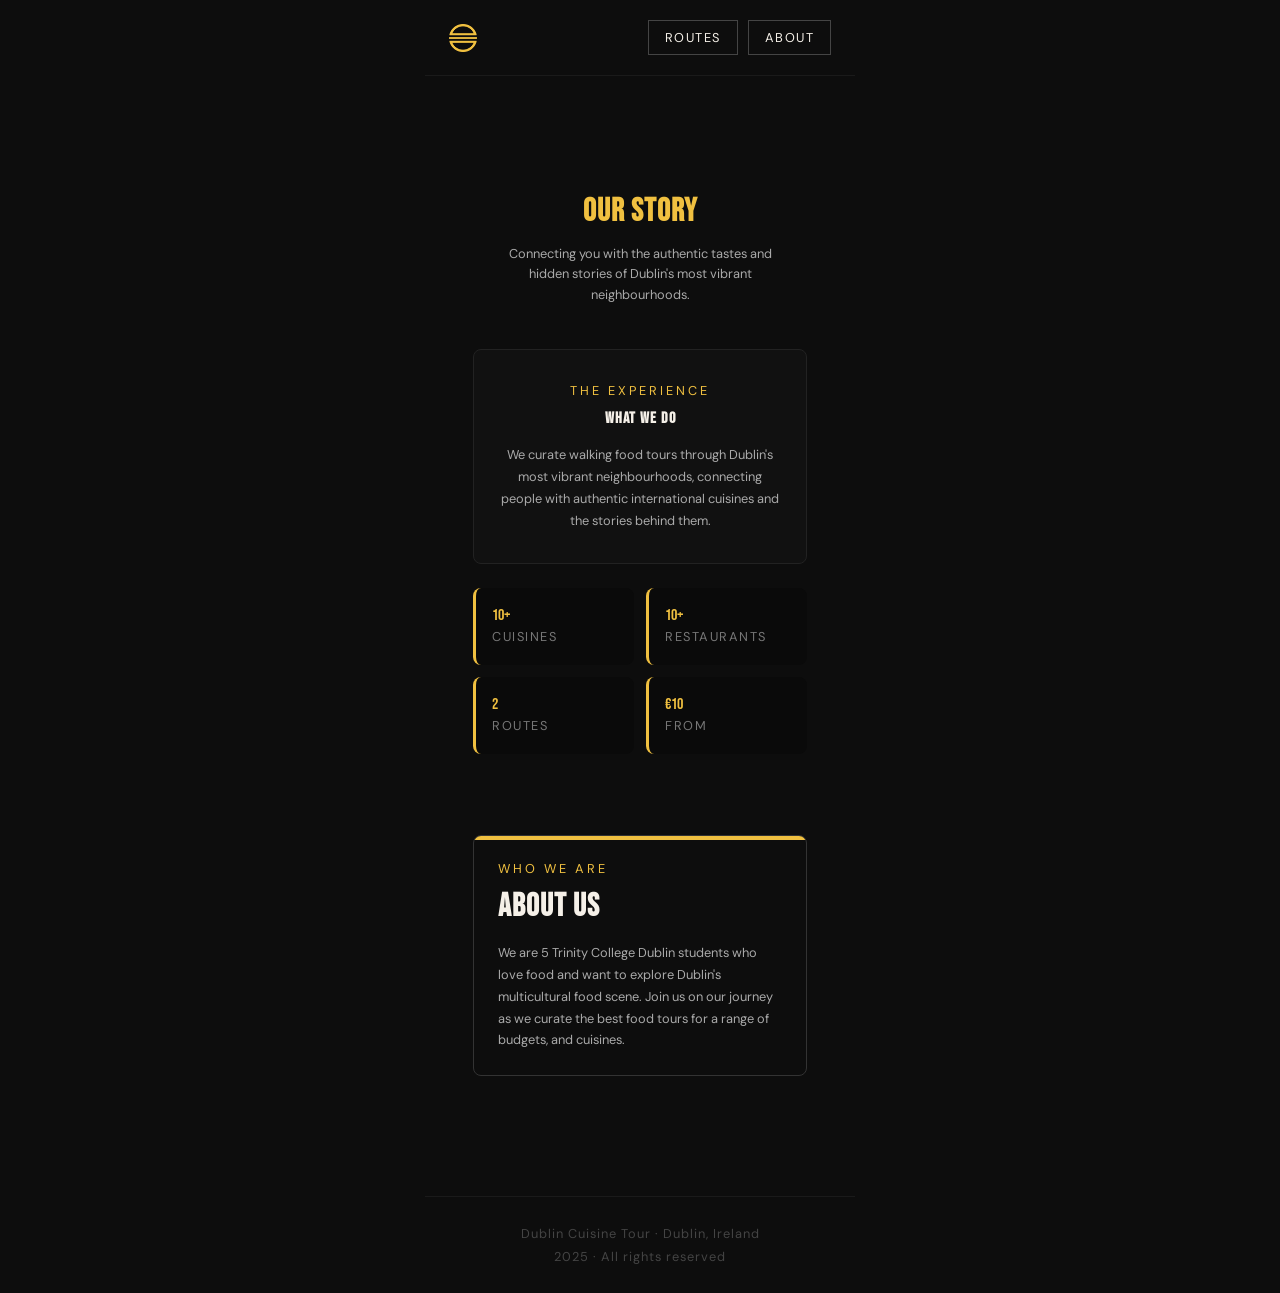
==== commit 6925c5ca: "adding images and made fonts smaller" ====
--- a/about.html
+++ b/about.html
@@ -38,8 +38,8 @@
           neighbourhoods, connecting people with authentic international cuisines and the stories behind them.</p>
       </section>
       <div class="statswrapper">
-        <div class="factbox"><span class="fact-figure">12+</span><span class="fact-name">Cuisines</span></div>
-        <div class="factbox"><span class="fact-figure">15+</span><span class="fact-name">Restaurants</span></div>
+        <div class="factbox"><span class="fact-figure">10+</span><span class="fact-name">Cuisines</span></div>
+        <div class="factbox"><span class="fact-figure">10+</span><span class="fact-name">Restaurants</span></div>
         <div class="factbox"><span class="fact-figure">2</span><span class="fact-name">Routes</span></div>
         <div class="factbox"><span class="fact-figure">€10</span><span class="fact-name">From</span></div>
       </div><br>
--- a/style.css
+++ b/style.css
@@ -45,7 +45,7 @@
 .page-navigation a {
   color: var(--white);
   text-decoration: none;
-  font-size: 1rem;
+  font-size: 0.8rem;
   letter-spacing: 1.5px;
   text-transform: uppercase;
   padding: 8px 16px;
@@ -85,7 +85,7 @@
 
 #landing h1 {
   font-family: 'Bebas Neue', sans-serif;
-  font-size: 3rem;
+  font-size: 2rem;
   line-height: 0.95;
   color: var(--gold);
   letter-spacing: 2px;
@@ -94,7 +94,7 @@
 
 #landing .tour-tagline {
   margin-top: 16px;
-  font-size: 1rem;
+  font-size: 0.8rem;
   letter-spacing: 2px;
   text-transform: uppercase;
   color: var(--muted);
@@ -115,7 +115,7 @@
   display: block;
   text-align: center;
   padding: 13px 24px;
-  font-size: 1rem;
+  font-size: 0.8rem;
   font-weight: 500;
   letter-spacing: 2px;
   text-transform: uppercase;
@@ -142,7 +142,7 @@
 }
 
 .neighbourhood-eyebrow {
-  font-size: 1rem;
+  font-size: 0.8rem;
   letter-spacing: 3px;
   text-transform: uppercase;
   color: var(--gold);
@@ -151,13 +151,13 @@
 
 section h2 {
   font-family: 'Bebas Neue', sans-serif;
-  font-size: 3rem;
+  font-size: 2rem;
   letter-spacing: 1px;
   margin-bottom: 16px;
 }
 
 .tour-description {
-  font-size: 1rem;
+  font-size: 0.8rem;
   line-height: 1.7;
   color: #aaa;
 }
@@ -180,16 +180,16 @@
 }
 
 .route-index {
+  font-size: 0.8rem;
+  letter-spacing: 2px;
+  text-transform: uppercase;
+  color: var(--gold);
+  margin-bottom: 6px;
+}
+
+.walking-route h3 {
+  font-family: 'Bebas Neue', sans-serif;
   font-size: 1rem;
-  letter-spacing: 2px;
-  text-transform: uppercase;
-  color: var(--gold);
-  margin-bottom: 6px;
-}
-
-.walking-route h3 {
-  font-family: 'Bebas Neue', sans-serif;
-  font-size: 2rem;
   letter-spacing: 1px;
   margin-bottom: 8px;
 }
@@ -197,7 +197,7 @@
 .route-details {
   display: flex;
   gap: 14px;
-  font-size: 1rem;
+  font-size: 0.8rem;
   color: var(--muted);
 }
 
@@ -219,13 +219,13 @@
 
 .fact-figure {
   font-family: 'Bebas Neue', sans-serif;
-  font-size: 2rem;
+  font-size: 1rem;
   color: var(--gold);
   line-height: 1;
 }
 
 .fact-name {
-  font-size: 1rem;
+  font-size: 0.8rem;
   letter-spacing: 1.5px;
   text-transform: uppercase;
   color: var(--muted);
@@ -241,7 +241,7 @@
 }
 
 footer p {
-  font-size: 1rem;
+  font-size: 0.8rem;
   color: #444;
   letter-spacing: 1px;
 }
@@ -268,16 +268,16 @@
 }
 
 .stop-index {
+  font-size: 0.8rem;
+  letter-spacing: 2px;
+  text-transform: uppercase;
+  color: var(--gold);
+  margin-bottom: 6px;
+}
+
+.walking-stop h3 {
+  font-family: 'Bebas Neue', sans-serif;
   font-size: 1rem;
-  letter-spacing: 2px;
-  text-transform: uppercase;
-  color: var(--gold);
-  margin-bottom: 6px;
-}
-
-.walking-stop h3 {
-  font-family: 'Bebas Neue', sans-serif;
-  font-size: 2rem;
   letter-spacing: 1px;
   margin-bottom: 8px;
 }
@@ -285,7 +285,7 @@
 .stop-details {
   display: flex;
   gap: 14px;
-  font-size: 1rem;
+  font-size: 0.8rem;
   color: var(--muted);
 }
 
@@ -305,7 +305,7 @@
 
 .hero h1 {
   font-family: 'Bebas Neue', sans-serif;
-  font-size: 3rem;
+  font-size: 2rem;
   color: var(--gold);
   line-height: 1;
   margin-bottom: 16px;
@@ -314,7 +314,7 @@
 
 .hero p {
   color: #aaa;
-  font-size: 1rem;
+  font-size: 0.8rem;
   line-height: 1.6;
   max-width: 90%;
   margin: 0 auto;
@@ -330,7 +330,7 @@
 }
 
 .missionbox h2 {
-  font-size: 2rem;
+  font-size: 1rem;
 }
 
 .statswrapper {
@@ -353,7 +353,7 @@
 }
 
 .factbox .fact-figure {
-  font-size: 2rem;
+  font-size: 1rem;
   margin-bottom: 4px;
 }
 
